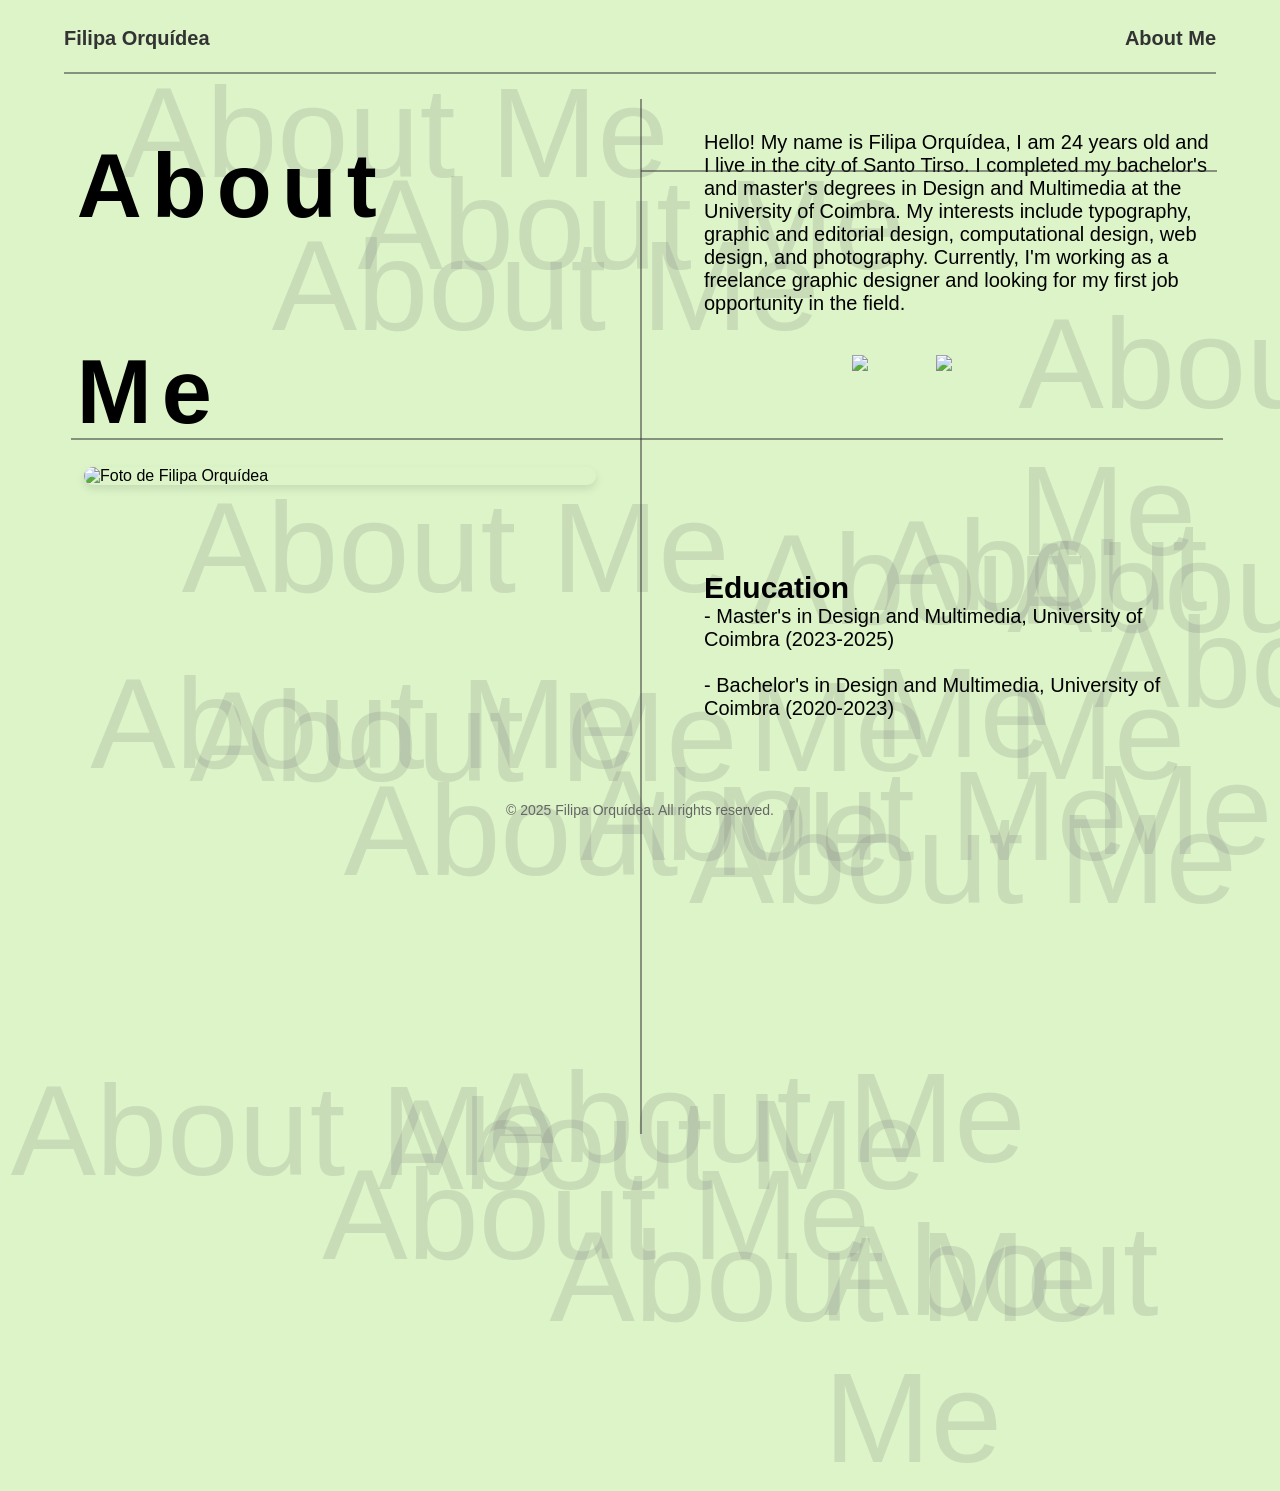
==== about.html @ 5be756f4 "alteracoes" ====
<!DOCTYPE html>
<html lang="pt">

<head>
    <meta charset="UTF-8">
    <meta name="viewport" content="width=device-width, initial-scale=1.0">
    <title>Portfolio Design Gráfico</title>
    <link rel="stylesheet" href="about.css">
</head>

<body>

    <header>
        <div class="home" onclick="location.href='index.html'">Filipa Orquídea</div>
        <div class="about" onclick="location.href='about.html'">About Me</div>
    </header>
    <hr id="headerLine">
    <div class="texto">
        <h1>About <p></p> <br>Me</h1>
    </div>

    <div class="vertical-line"></div>

    <div class="contact">
        <p>
            Hello! My name is Filipa Orquídea, I am 24 years old and I live in the city of Santo Tirso.
            I completed my bachelor's and master's degrees in Design and Multimedia at the University of Coimbra.
            My interests include typography, graphic and editorial design, computational design, web design, and
            photography.
            Currently, I'm working as a freelance graphic designer and looking for my first job opportunity in the
            field.
        </p>
    </div>

    <div class="social-media">
        <a href="https://www.instagram.com/tiporquidea/" target="_blank"><img src="Images/Logo-Instagram.png"
                width="50vw"></img></a>
        <a href="https://www.linkedin.com/in/filipa-orquidea/" target="_blank"><img src="Images/linkedin-logo.png"
                width="60vw"></img></a>
    </div>
    <hr>

    <img src="Images/eu.jpg" alt="Foto de Filipa Orquídea" class="foto">

    <div class="education">
        <h2>Education</h2>
        <p>
            - Master's in Design and Multimedia, University of Coimbra (2023-2025)<br>
        <br>
        - Bachelor's in Design and Multimedia, University of Coimbra (2020-2023)<br>
        </p>
    </div>

    <hr class="separator">
    <footer>
        <p>© 2025 Filipa Orquídea. All rights reserved.</p>
    </footer>

    <script src="about.js"></script>
</body>

</html>
---- about.css ----
@font-face {
         font-family: 'Personalized';
         src: url('data/Vector_O.otf') format('opentype');
     }

     html {
         height: 100%;
         width: 100%;
         overflow-x: hidden;
     }

     * {
         margin: 0;
         padding: 0;
         box-sizing: border-box;
     }

     body {
         font-family: 'Avenir', sans-serif;
         background: #dcf4c8;
         padding: 40px 20px;
     }

     a {
         text-decoration: none;
         font-weight: bold;
         color: white;
         z-index: 1000;
     }

     .work {
         position: absolute;
         font-size: 10vw;
         -webkit-user-select: none;
         user-select: none;
         mix-blend-mode: difference;
         z-index: -1;
         cursor: grab;
         font-family: 'Personalized', sans-serif;
         color: white;
         opacity: 0.1;
     }

     .home {
         position: absolute;
         top: 3vh;
         left: 5vw;
         font-size: 20px;
         cursor: pointer;
         font-weight: bold;
         color: #333;
         z-index: 1000;
     }

     .about {
         position: absolute;
         top: 3vh;
         right: 5vw;
         font-size: 20px;
         cursor: pointer;
         font-weight: bold;
         color: #333;
         z-index: 1000;
     }

     #headerLine {
         position: absolute;
         top: 8vh;
         left: 5vw;
         width: 90vw;
         border: 0.1vh solid #333;
         opacity: 0.5;
     }

     .texto {
         display: block;
         position: absolute;
         width: 40vw;
         cursor: default;
         top: 15vh;
         left: 6vw;
         -webkit-user-select: none;
         user-select: none;
         font-family: 'Personalized', sans-serif;
         font-size: 45px;
         letter-spacing: 10px;
     }

     .social-media {
         position: relative;
         left: 65vw;
         top: 35vh;
         word-spacing: 5vw;
     }

     .vertical-line {
         position: absolute;
         height: 115vh;
         border: 0.1vh solid #333;
         top: 11vh;
         left: 50vw;
         opacity: 0.5;
     }

     .contact {
         display: block;
         position: absolute;
         width: 40vw;
         right: 5vw;
         bottom: 65vh;
         font-size: 20px;
     }

     hr {
         position: relative;
         width: 90vw;
         top: 42vh;
         left: 4vw;
         border: 0.1vh solid #333;
         opacity: 0.5;
     }

     .foto {
         display: block;
         position: relative;
         width: 40vw;
         height: auto;
         border-radius: 10px;
         top: 45vh;
         left: 5vw;
         box-shadow: 0 4px 8px rgba(0, 0, 0, 0.1);
     }

     .education {
         display: block;
         position: absolute;
         width: 40vw;
         right: 5vw;
         bottom: 20vh;
         font-size: 20px;
     }

     .separator {
         position: relative;
         width: 45vw;
         top: 10vh;
         left: 48.5vw;
         border: 0.1vh solid #333;
         opacity: 0.5;
     }

     footer {
         position: relative;
         text-align: center;
         font-size: 14px;
         color: #666;
         top: 80vh;
     }
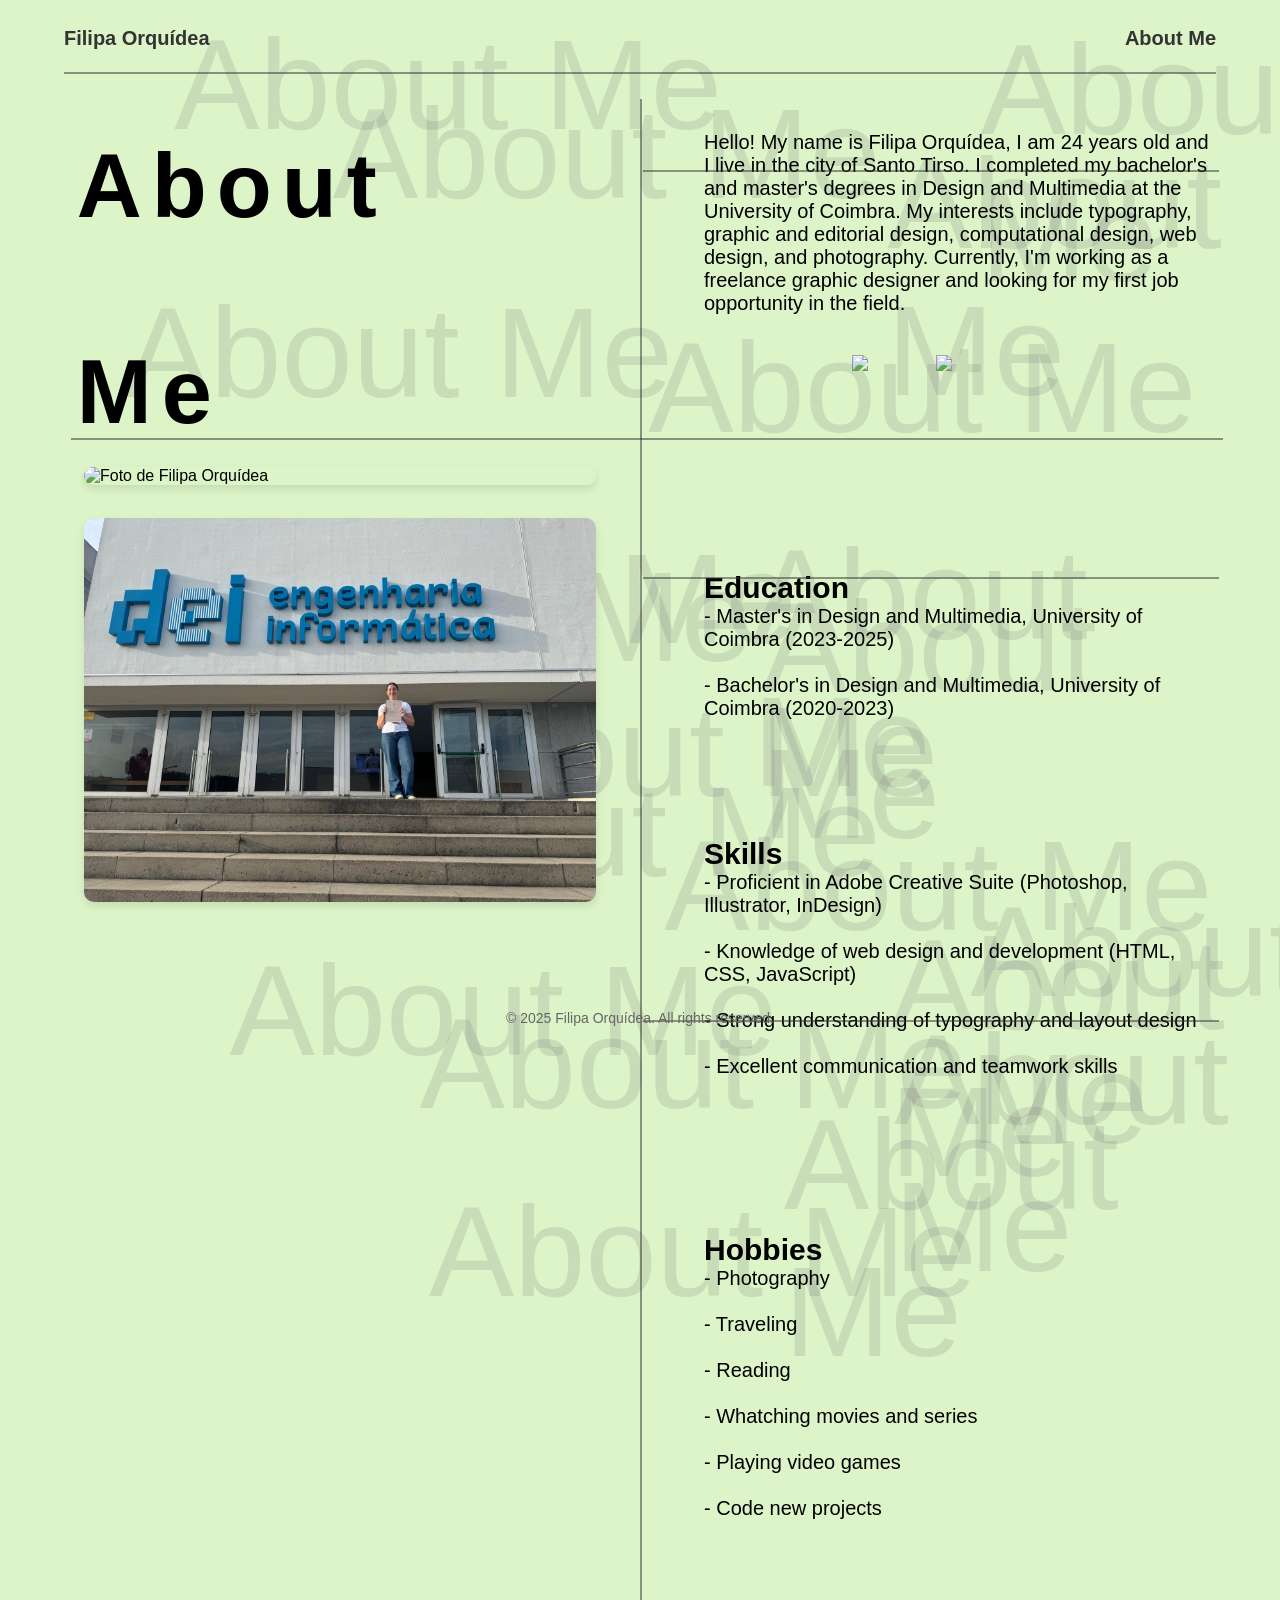
==== commit c92dfbf4: "feito" ====
--- a/about.html
+++ b/about.html
@@ -46,12 +46,46 @@
         <h2>Education</h2>
         <p>
             - Master's in Design and Multimedia, University of Coimbra (2023-2025)<br>
-        <br>
-        - Bachelor's in Design and Multimedia, University of Coimbra (2020-2023)<br>
+            <br>
+            - Bachelor's in Design and Multimedia, University of Coimbra (2020-2023)<br>
+        </p>
+    </div>
+    <hr class="separator">
+    <div class="skills">
+        <h2>Skills</h2>
+        <p>
+            - Proficient in Adobe Creative Suite (Photoshop, Illustrator, InDesign)<br>
+            <br>
+            - Knowledge of web design and development (HTML, CSS, JavaScript)<br>
+            <br>
+            - Strong understanding of typography and layout design<br>
+            <br>
+            - Excellent communication and teamwork skills<br>
         </p>
     </div>
 
-    <hr class="separator">
+    <hr class="separator2">
+    <div class="hobbies">
+        <h2>Hobbies</h2>
+        <p>
+            - Photography<br>
+            <br>
+            - Traveling<br>
+            <br>
+            - Reading<br>
+            <br>
+            - Whatching movies and series<br>
+            <br>
+            - Playing video games<br>
+            <br>
+            - Code new projects<br>
+            <br>
+        </p>
+
+    </div>
+    <hr class="separator3">
+
+    <img src="Images/eu2.jpeg" alt="Foto de Filipa Orquídea" class="foto2">
     <footer>
         <p>© 2025 Filipa Orquídea. All rights reserved.</p>
     </footer>
--- a/about.css
+++ b/about.css
@@ -95,7 +95,7 @@
 
      .vertical-line {
          position: absolute;
-         height: 115vh;
+         height: 170vh;
          border: 0.1vh solid #333;
          top: 11vh;
          left: 50vw;
@@ -131,6 +131,17 @@
          box-shadow: 0 4px 8px rgba(0, 0, 0, 0.1);
      }
 
+     .foto2 {
+         display: block;
+         position: relative;
+         width: 40vw;
+         height: auto;
+         border-radius: 10px;
+         top: 48vh;
+         left: 5vw;
+         box-shadow: 0 4px 8px rgba(0, 0, 0, 0.1);
+     }
+
      .education {
          display: block;
          position: absolute;
@@ -144,7 +155,43 @@
          position: relative;
          width: 45vw;
          top: 10vh;
-         left: 48.5vw;
+         left: 48.7vw;
+         border: 0.1vh solid #333;
+         opacity: 0.5;
+     }
+
+     .skills {
+         display: block;
+         position: absolute;
+         width: 40vw;
+         right: 5vw;
+         top: 93vh;
+         font-size: 20px;
+     }
+
+     .separator2 {
+         position: relative;
+         width: 45vw;
+         top: 55vh;
+         left: 48.7vw;
+         border: 0.1vh solid #333;
+         opacity: 0.5;
+     }
+
+     .hobbies {
+         display: block;
+         position: absolute;
+         width: 40vw;
+         right: 5vw;
+         top: 137vh;
+         font-size: 20px;
+     }
+
+     .separator3 {
+         position: relative;
+         width: 45vw;
+         top: 104vh;
+         left: 48.7vw;
          border: 0.1vh solid #333;
          opacity: 0.5;
      }
@@ -154,5 +201,5 @@
          text-align: center;
          font-size: 14px;
          color: #666;
-         top: 80vh;
+         top: 60vh;
      }
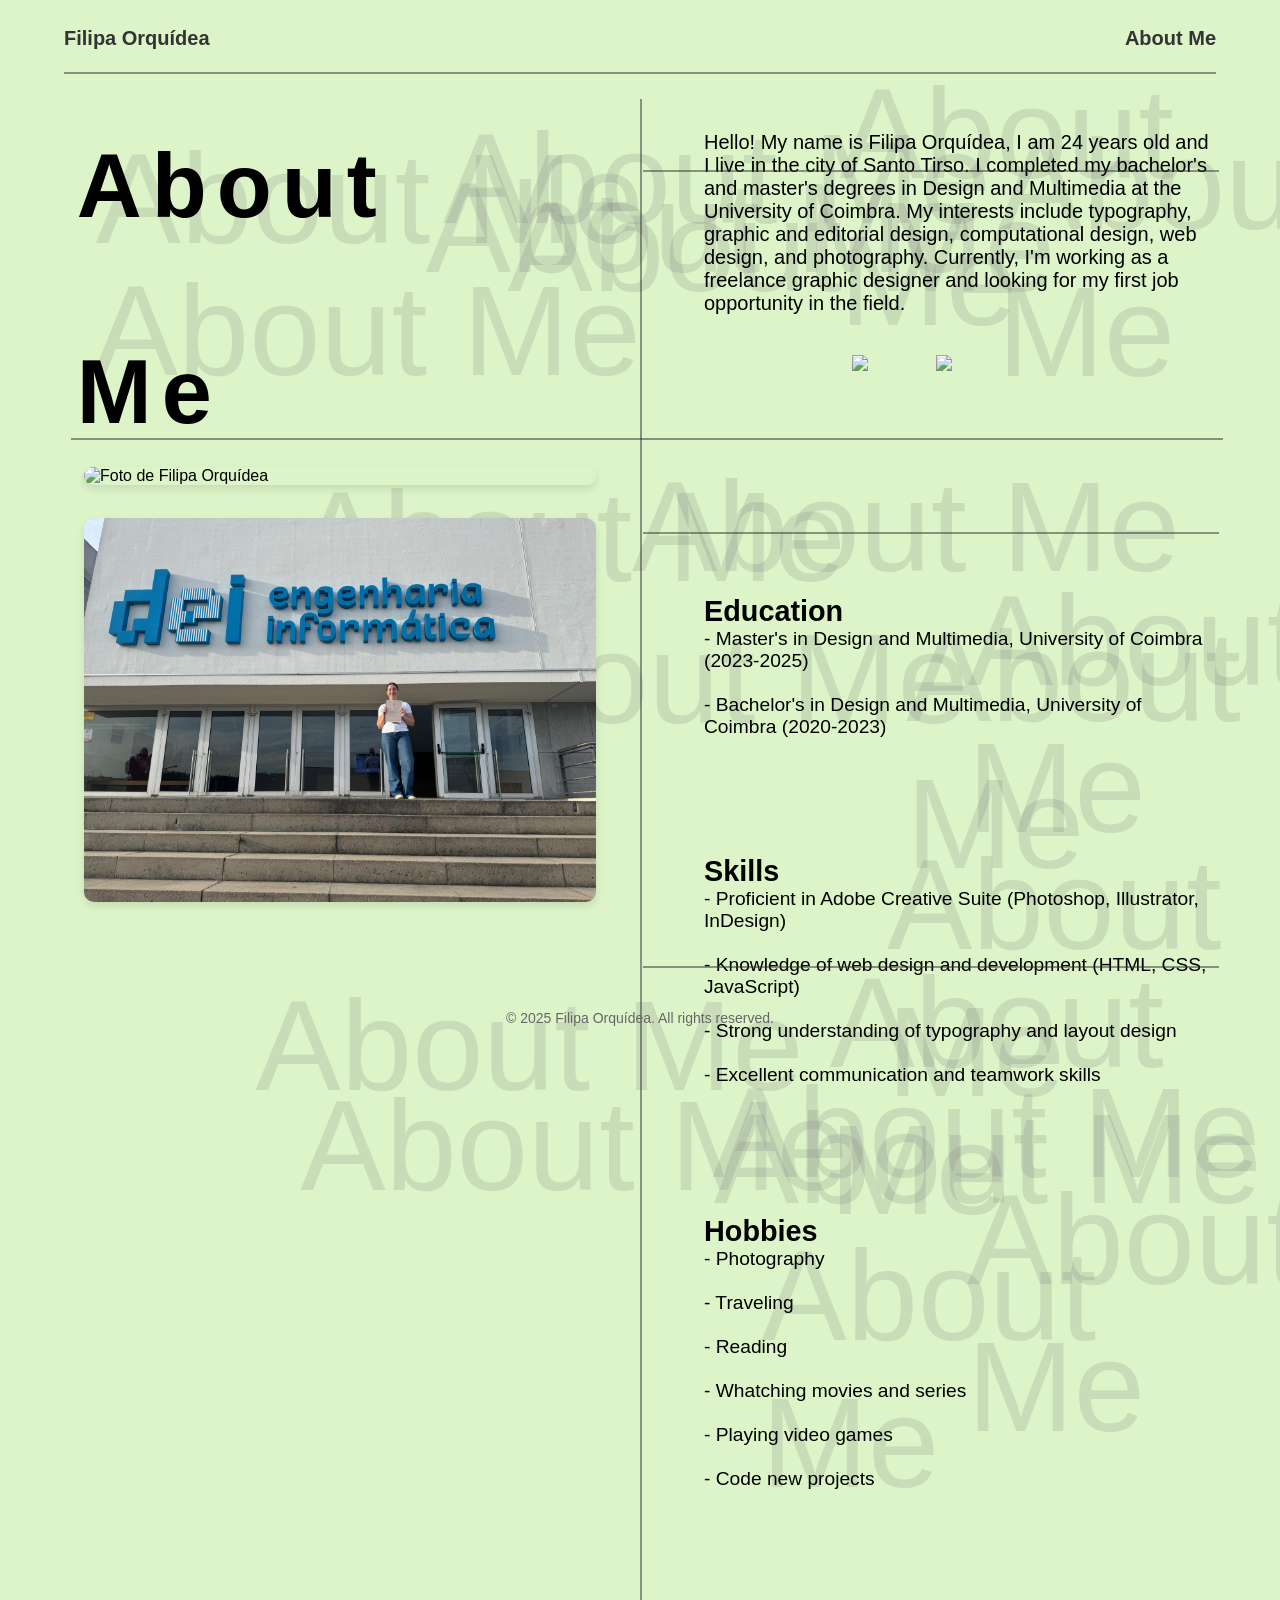
==== commit 0690741e: "titles/header" ====
--- a/about.html
+++ b/about.html
@@ -4,7 +4,7 @@
 <head>
     <meta charset="UTF-8">
     <meta name="viewport" content="width=device-width, initial-scale=1.0">
-    <title>Portfolio Design Gráfico</title>
+    <title>About Me</title>
     <link rel="stylesheet" href="about.css">
 </head>
 
--- a/about.css
+++ b/about.css
@@ -42,7 +42,7 @@
      }
 
      .home {
-         position: absolute;
+         position: fixed;
          top: 3vh;
          left: 5vw;
          font-size: 20px;
@@ -53,7 +53,7 @@
      }
 
      .about {
-         position: absolute;
+         position: fixed;
          top: 3vh;
          right: 5vw;
          font-size: 20px;
@@ -147,8 +147,8 @@
          position: absolute;
          width: 40vw;
          right: 5vw;
-         bottom: 20vh;
-         font-size: 20px;
+         bottom: 18vh;
+         font-size: 1.2rem;
      }
 
      .separator {
@@ -165,14 +165,14 @@
          position: absolute;
          width: 40vw;
          right: 5vw;
-         top: 93vh;
-         font-size: 20px;
+         top: 95vh;
+         font-size: 1.2rem;
      }
 
      .separator2 {
          position: relative;
          width: 45vw;
-         top: 55vh;
+         top: 50vh;
          left: 48.7vw;
          border: 0.1vh solid #333;
          opacity: 0.5;
@@ -183,14 +183,14 @@
          position: absolute;
          width: 40vw;
          right: 5vw;
-         top: 137vh;
-         font-size: 20px;
+         top: 135vh;
+         font-size: 1.2rem;
      }
 
      .separator3 {
          position: relative;
          width: 45vw;
-         top: 104vh;
+         top: 98vh;
          left: 48.7vw;
          border: 0.1vh solid #333;
          opacity: 0.5;
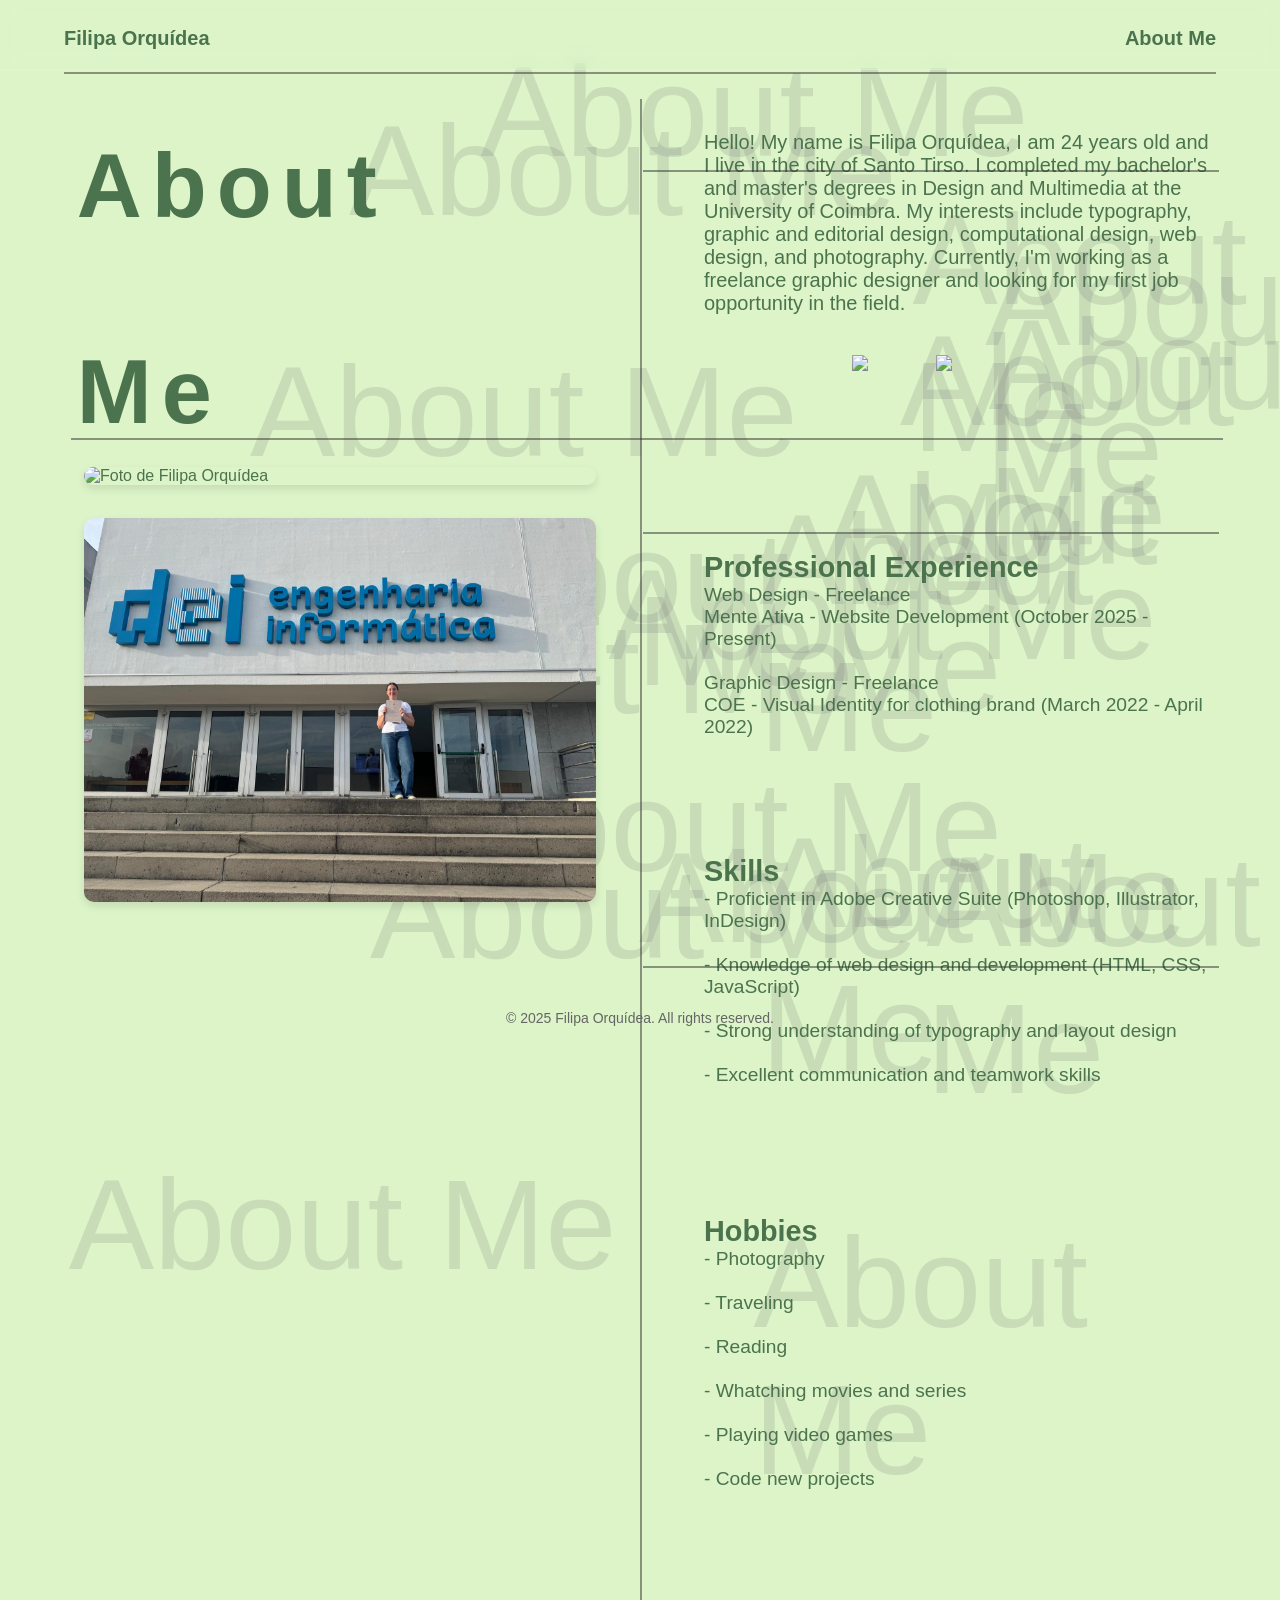
==== commit af776c22: "script" ====
--- a/about.html
+++ b/about.html
@@ -43,11 +43,13 @@
     <img src="Images/eu.jpg" alt="Foto de Filipa Orquídea" class="foto">
 
     <div class="education">
-        <h2>Education</h2>
+        <h2>Professional Experience</h2>
         <p>
-            - Master's in Design and Multimedia, University of Coimbra (2023-2025)<br>
+            Web Design - Freelance<p></p>
+            Mente Ativa - Website Development (October 2025 - Present)<br>
             <br>
-            - Bachelor's in Design and Multimedia, University of Coimbra (2020-2023)<br>
+            Graphic Design - Freelance<p></p>
+            COE - Visual Identity for clothing brand (March 2022 - April 2022)<br>
         </p>
     </div>
     <hr class="separator">
@@ -90,7 +92,7 @@
         <p>© 2025 Filipa Orquídea. All rights reserved.</p>
     </footer>
 
-    <script src="about.js"></script>
+    
 </body>
-
+<script src="about.js"></script>
 </html>
--- a/about.css
+++ b/about.css
@@ -19,6 +19,7 @@
          font-family: 'Avenir', sans-serif;
          background: #dcf4c8;
          padding: 40px 20px;
+         color: #4b734d;
      }
 
      a {
@@ -41,6 +42,19 @@
          opacity: 0.1;
      }
 
+     header {
+         position: fixed;
+         top: 0;
+         left: 0;
+         width: 100%;
+         height: 70px;
+         backdrop-filter: blur(10px);
+         -webkit-backdrop-filter: blur(10px);
+         border-bottom: 1px solid rgba(255, 255, 255, 0.2);
+         z-index: 1000;
+     }
+
+
      .home {
          position: fixed;
          top: 3vh;
@@ -48,7 +62,7 @@
          font-size: 20px;
          cursor: pointer;
          font-weight: bold;
-         color: #333;
+         color: #4b734d;
          z-index: 1000;
      }
 
@@ -59,7 +73,7 @@
          font-size: 20px;
          cursor: pointer;
          font-weight: bold;
-         color: #333;
+         color: #4b734d;
          z-index: 1000;
      }
 
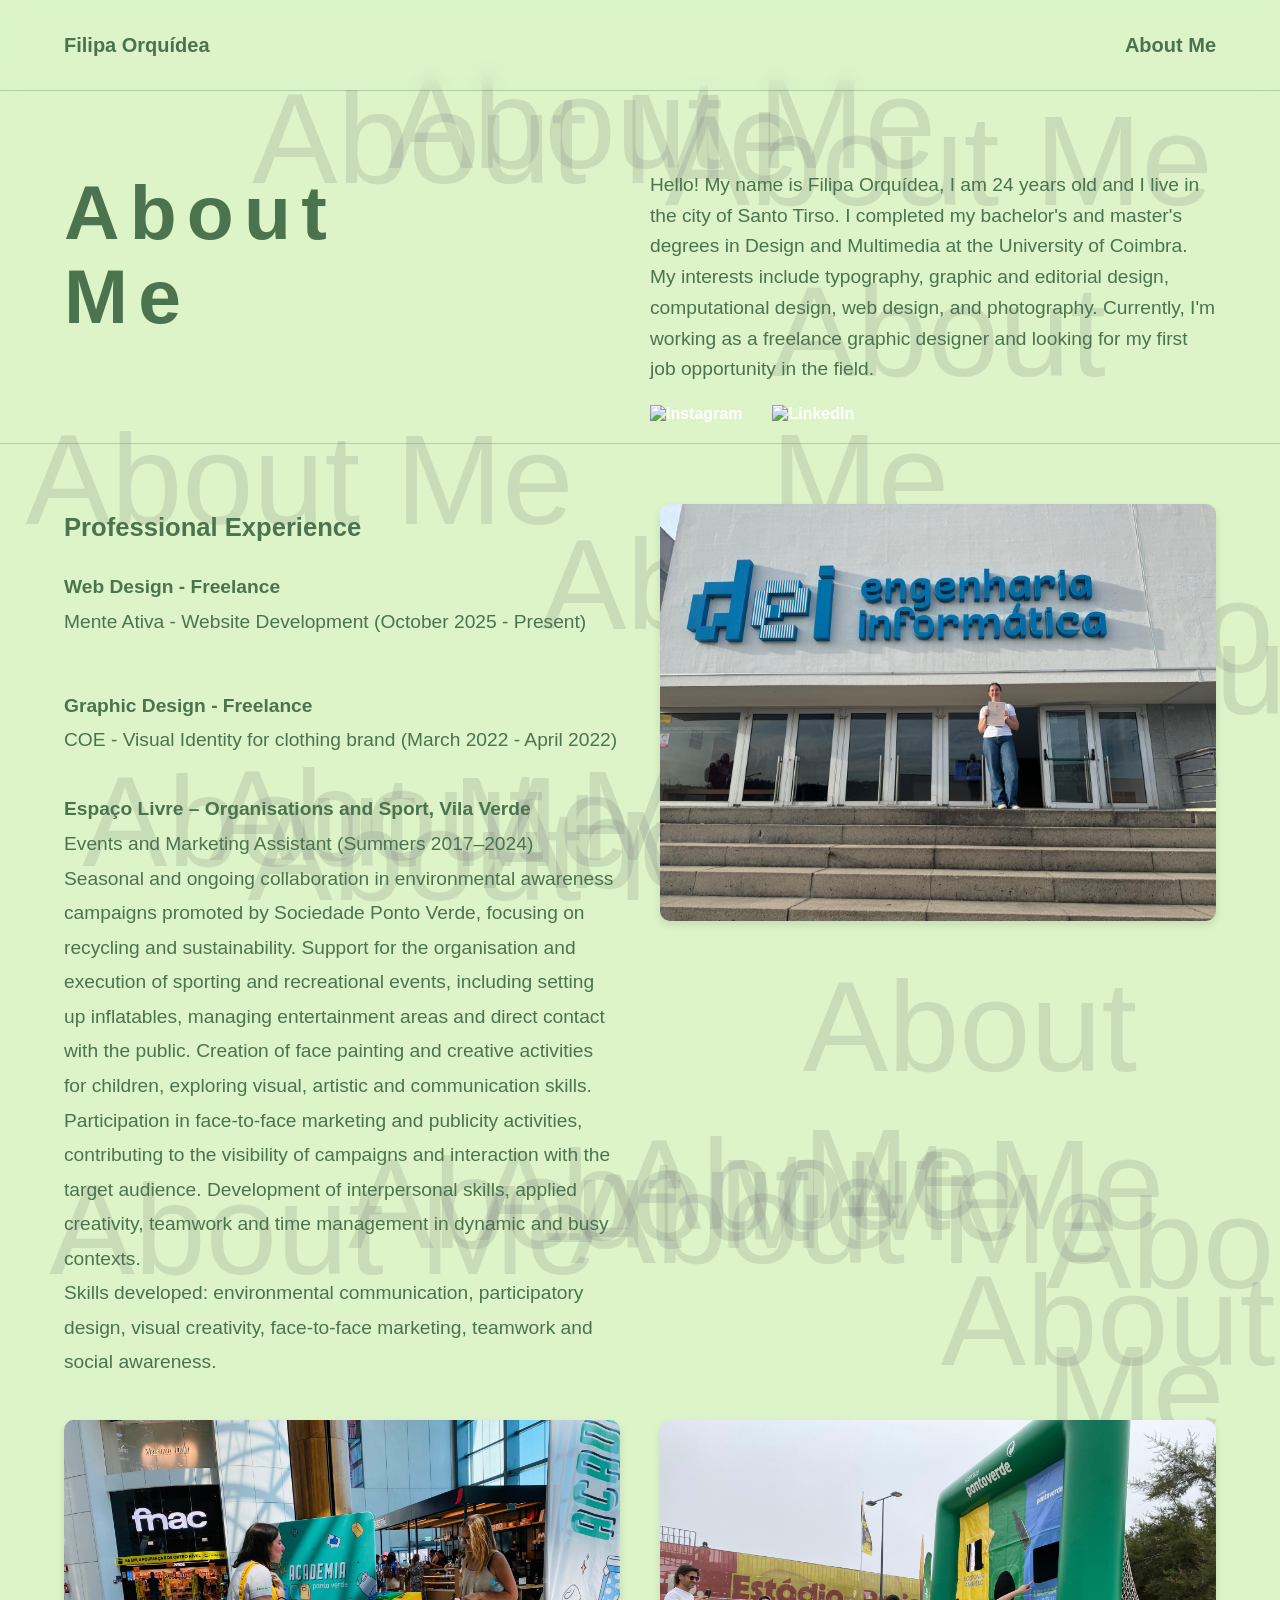
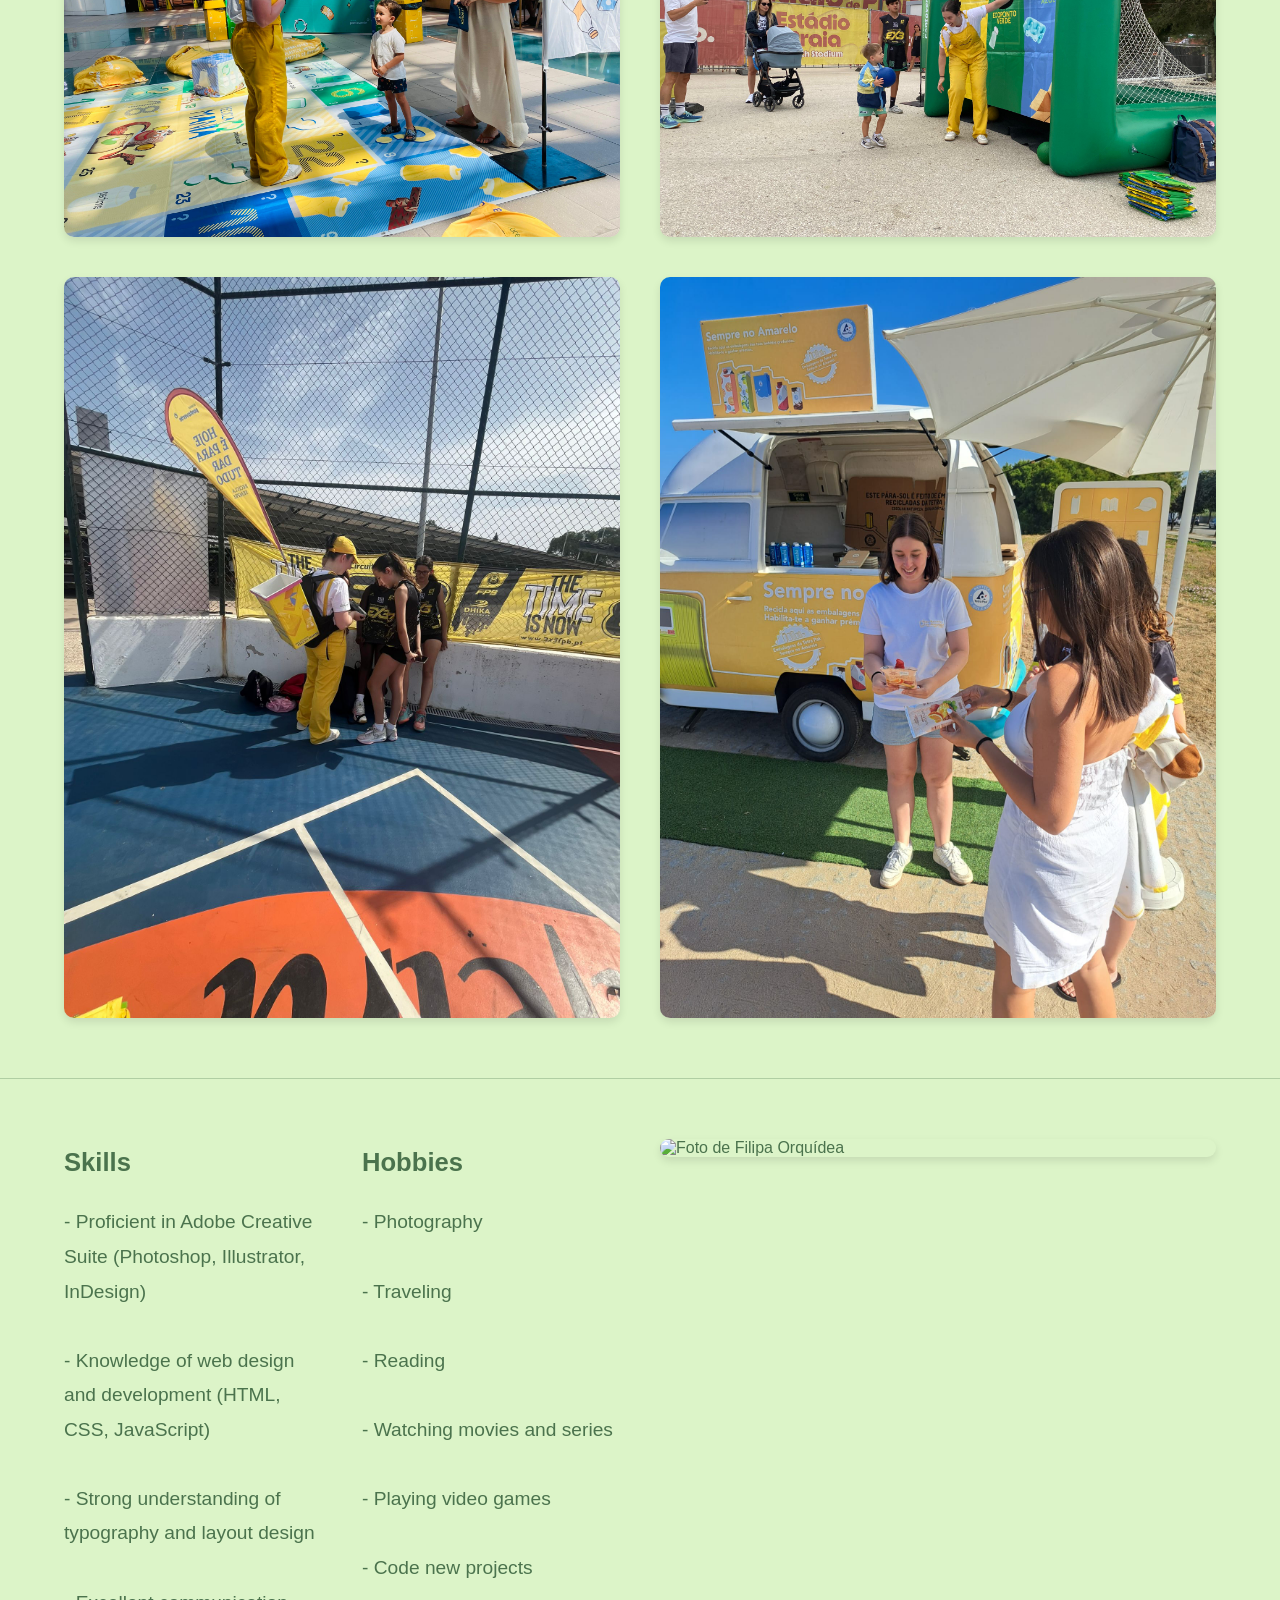
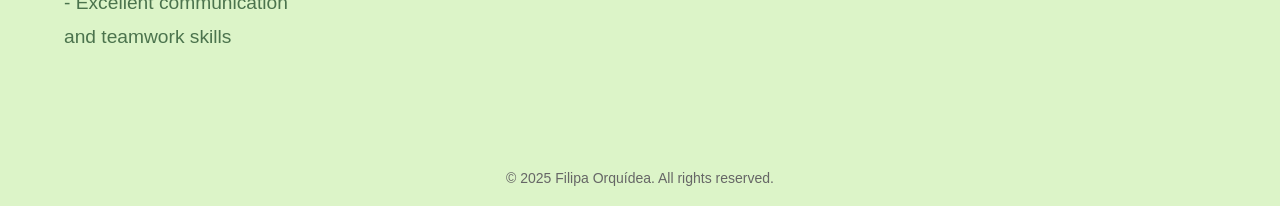
==== commit f976208b: "responsivo" ====
--- a/about.html
+++ b/about.html
@@ -15,84 +15,121 @@
         <div class="about" onclick="location.href='about.html'">About Me</div>
     </header>
     <hr id="headerLine">
-    <div class="texto">
-        <h1>About <p></p> <br>Me</h1>
-    </div>
 
-    <div class="vertical-line"></div>
+    <main class="content">
+        <!-- Seção About Me com linha inferior -->
+        <section class="texto-section">
+            <div class="texto">
+                <h1>About<br>Me</h1>
+            </div>
 
-    <div class="contact">
-        <p>
-            Hello! My name is Filipa Orquídea, I am 24 years old and I live in the city of Santo Tirso.
-            I completed my bachelor's and master's degrees in Design and Multimedia at the University of Coimbra.
-            My interests include typography, graphic and editorial design, computational design, web design, and
-            photography.
-            Currently, I'm working as a freelance graphic designer and looking for my first job opportunity in the
-            field.
-        </p>
-    </div>
+            <div>
+                <div class="contact">
+                    <p>
+                        Hello! My name is Filipa Orquídea, I am 24 years old and I live in the city of Santo Tirso.
+                        I completed my bachelor's and master's degrees in Design and Multimedia at the University of
+                        Coimbra.
+                        My interests include typography, graphic and editorial design, computational design, web design,
+                        and
+                        photography.
+                        Currently, I'm working as a freelance graphic designer and looking for my first job opportunity
+                        in the
+                        field.
+                    </p>
+                </div>
 
-    <div class="social-media">
-        <a href="https://www.instagram.com/tiporquidea/" target="_blank"><img src="Images/Logo-Instagram.png"
-                width="50vw"></img></a>
-        <a href="https://www.linkedin.com/in/filipa-orquidea/" target="_blank"><img src="Images/linkedin-logo.png"
-                width="60vw"></img></a>
-    </div>
-    <hr>
+                <div class="social-media">
+                    <a href="https://www.instagram.com/tiporquidea/" target="_blank">
+                        <img src="Images/Logo-Instagram.png" alt="Instagram">
+                    </a>
+                    <a href="https://www.linkedin.com/in/filipa-orquidea/" target="_blank">
+                        <img src="Images/linkedin-logo.png" alt="LinkedIn">
+                    </a>
+                </div>
+            </div>
+        </section>
 
-    <img src="Images/eu.jpg" alt="Foto de Filipa Orquídea" class="foto">
+        <!-- Seção com foto e Professional Experience -->
+        <section class="content-section">
 
-    <div class="education">
-        <h2>Professional Experience</h2>
-        <p>
-            Web Design - Freelance<p></p>
-            Mente Ativa - Website Development (October 2025 - Present)<br>
-            <br>
-            Graphic Design - Freelance<p></p>
-            COE - Visual Identity for clothing brand (March 2022 - April 2022)<br>
-        </p>
-    </div>
-    <hr class="separator">
-    <div class="skills">
-        <h2>Skills</h2>
-        <p>
-            - Proficient in Adobe Creative Suite (Photoshop, Illustrator, InDesign)<br>
-            <br>
-            - Knowledge of web design and development (HTML, CSS, JavaScript)<br>
-            <br>
-            - Strong understanding of typography and layout design<br>
-            <br>
-            - Excellent communication and teamwork skills<br>
-        </p>
-    </div>
+            <div class="education">
+                <h2>Professional Experience</h2>
+                <p>
+                    <strong>Web Design - Freelance</strong><br>
+                    Mente Ativa - Website Development (October 2025 - Present)
+                </p>
+                <br>
+                <strong>Graphic Design - Freelance</strong><br>
+                COE - Visual Identity for clothing brand (March 2022 - April 2022)
+                </br>
+                <br>
+                <strong>Espaço Livre – Organisations and Sport, Vila Verde</strong><br>
+                Events and Marketing Assistant (Summers 2017–2024)<br>
+                Seasonal and ongoing collaboration in environmental awareness campaigns promoted by Sociedade Ponto
+                Verde, focusing on recycling and sustainability.
+                Support for the organisation and execution of sporting and recreational events, including setting up
+                inflatables, managing entertainment areas and direct contact with the public.
+                Creation of face painting and creative activities for children, exploring visual, artistic and
+                communication skills.
+                Participation in face-to-face marketing and publicity activities, contributing to the visibility of
+                campaigns and interaction with the target audience.
+                Development of interpersonal skills, applied creativity, teamwork and time management in dynamic and
+                busy contexts.
+                <br>Skills developed: environmental communication, participatory design, visual creativity,
+                face-to-face marketing, teamwork and social awareness.
+                </br>
+            </div>
+            <img src="Images/eu2.jpeg" alt="Foto de Filipa Orquídea" class="foto">
+            <img src="Images/work.jpeg" alt="Academia Ponto Verde" class="foto">
+            <img src="Images/work2.jpeg" alt="Ponto Verde circuito 3x3" class="foto">
+            <img src="Images/work3.jpeg" alt="Ponto Verde circuito 3x3" class="foto">
+            <img src="Images/work5.jpeg" alt="Campanha Sensibilização TetraPak" class="foto">
 
-    <hr class="separator2">
-    <div class="hobbies">
-        <h2>Hobbies</h2>
-        <p>
-            - Photography<br>
-            <br>
-            - Traveling<br>
-            <br>
-            - Reading<br>
-            <br>
-            - Whatching movies and series<br>
-            <br>
-            - Playing video games<br>
-            <br>
-            - Code new projects<br>
-            <br>
-        </p>
+        </section>
 
-    </div>
-    <hr class="separator3">
+        <!-- Seção com Skills e Hobbies -->
+        <section class="content-section">
+            <div class="text-columns">
+                <div class="skills">
+                    <h2>Skills</h2>
+                    <p>
+                        - Proficient in Adobe Creative Suite (Photoshop, Illustrator, InDesign)<br>
+                        <br>
+                        - Knowledge of web design and development (HTML, CSS, JavaScript)<br>
+                        <br>
+                        - Strong understanding of typography and layout design<br>
+                        <br>
+                        - Excellent communication and teamwork skills
+                    </p>
+                </div>
 
-    <img src="Images/eu2.jpeg" alt="Foto de Filipa Orquídea" class="foto2">
+                <div class="hobbies">
+                    <h2>Hobbies</h2>
+                    <p>
+                        - Photography<br>
+                        <br>
+                        - Traveling<br>
+                        <br>
+                        - Reading<br>
+                        <br>
+                        - Watching movies and series<br>
+                        <br>
+                        - Playing video games<br>
+                        <br>
+                        - Code new projects
+                    </p>
+                </div>
+            </div>
+
+            <img src="Images/eu.jpg" alt="Foto de Filipa Orquídea" class="foto2">
+        </section>
+    </main>
+
     <footer>
         <p>© 2025 Filipa Orquídea. All rights reserved.</p>
     </footer>
 
-    
+    <script src="about.js"></script>
 </body>
-<script src="about.js"></script>
+
 </html>
--- a/about.css
+++ b/about.css
@@ -1,219 +1,276 @@
-     @font-face {
-         font-family: 'Personalized';
-         src: url('data/Vector_O.otf') format('opentype');
-     }
-
-     html {
-         height: 100%;
-         width: 100%;
-         overflow-x: hidden;
-     }
-
-     * {
-         margin: 0;
-         padding: 0;
-         box-sizing: border-box;
-     }
-
-     body {
-         font-family: 'Avenir', sans-serif;
-         background: #dcf4c8;
-         padding: 40px 20px;
-         color: #4b734d;
-     }
-
-     a {
-         text-decoration: none;
-         font-weight: bold;
-         color: white;
-         z-index: 1000;
-     }
-
-     .work {
-         position: absolute;
-         font-size: 10vw;
-         -webkit-user-select: none;
-         user-select: none;
-         mix-blend-mode: difference;
-         z-index: -1;
-         cursor: grab;
-         font-family: 'Personalized', sans-serif;
-         color: white;
-         opacity: 0.1;
-     }
-
-     header {
-         position: fixed;
-         top: 0;
-         left: 0;
-         width: 100%;
-         height: 70px;
-         backdrop-filter: blur(10px);
-         -webkit-backdrop-filter: blur(10px);
-         border-bottom: 1px solid rgba(255, 255, 255, 0.2);
-         z-index: 1000;
-     }
-
-
-     .home {
-         position: fixed;
-         top: 3vh;
-         left: 5vw;
-         font-size: 20px;
-         cursor: pointer;
-         font-weight: bold;
-         color: #4b734d;
-         z-index: 1000;
-     }
-
-     .about {
-         position: fixed;
-         top: 3vh;
-         right: 5vw;
-         font-size: 20px;
-         cursor: pointer;
-         font-weight: bold;
-         color: #4b734d;
-         z-index: 1000;
-     }
-
-     #headerLine {
-         position: absolute;
-         top: 8vh;
-         left: 5vw;
-         width: 90vw;
-         border: 0.1vh solid #333;
-         opacity: 0.5;
-     }
-
-     .texto {
-         display: block;
-         position: absolute;
-         width: 40vw;
-         cursor: default;
-         top: 15vh;
-         left: 6vw;
-         -webkit-user-select: none;
-         user-select: none;
-         font-family: 'Personalized', sans-serif;
-         font-size: 45px;
-         letter-spacing: 10px;
-     }
-
-     .social-media {
-         position: relative;
-         left: 65vw;
-         top: 35vh;
-         word-spacing: 5vw;
-     }
-
-     .vertical-line {
-         position: absolute;
-         height: 170vh;
-         border: 0.1vh solid #333;
-         top: 11vh;
-         left: 50vw;
-         opacity: 0.5;
-     }
-
-     .contact {
-         display: block;
-         position: absolute;
-         width: 40vw;
-         right: 5vw;
-         bottom: 65vh;
-         font-size: 20px;
-     }
-
-     hr {
-         position: relative;
-         width: 90vw;
-         top: 42vh;
-         left: 4vw;
-         border: 0.1vh solid #333;
-         opacity: 0.5;
-     }
-
-     .foto {
-         display: block;
-         position: relative;
-         width: 40vw;
-         height: auto;
-         border-radius: 10px;
-         top: 45vh;
-         left: 5vw;
-         box-shadow: 0 4px 8px rgba(0, 0, 0, 0.1);
-     }
-
-     .foto2 {
-         display: block;
-         position: relative;
-         width: 40vw;
-         height: auto;
-         border-radius: 10px;
-         top: 48vh;
-         left: 5vw;
-         box-shadow: 0 4px 8px rgba(0, 0, 0, 0.1);
-     }
-
-     .education {
-         display: block;
-         position: absolute;
-         width: 40vw;
-         right: 5vw;
-         bottom: 18vh;
-         font-size: 1.2rem;
-     }
-
-     .separator {
-         position: relative;
-         width: 45vw;
-         top: 10vh;
-         left: 48.7vw;
-         border: 0.1vh solid #333;
-         opacity: 0.5;
-     }
-
-     .skills {
-         display: block;
-         position: absolute;
-         width: 40vw;
-         right: 5vw;
-         top: 95vh;
-         font-size: 1.2rem;
-     }
-
-     .separator2 {
-         position: relative;
-         width: 45vw;
-         top: 50vh;
-         left: 48.7vw;
-         border: 0.1vh solid #333;
-         opacity: 0.5;
-     }
-
-     .hobbies {
-         display: block;
-         position: absolute;
-         width: 40vw;
-         right: 5vw;
-         top: 135vh;
-         font-size: 1.2rem;
-     }
-
-     .separator3 {
-         position: relative;
-         width: 45vw;
-         top: 98vh;
-         left: 48.7vw;
-         border: 0.1vh solid #333;
-         opacity: 0.5;
-     }
-
-     footer {
-         position: relative;
-         text-align: center;
-         font-size: 14px;
-         color: #666;
-         top: 60vh;
-     }+@font-face {
+    font-family: 'Personalized';
+    src: url('data/Vector_O.otf') format('opentype');
+}
+
+html {
+    height: 100%;
+    width: 100%;
+    overflow-x: hidden;
+}
+
+* {
+    margin: 0;
+    padding: 0;
+    box-sizing: border-box;
+}
+
+body {
+    font-family: 'Avenir', sans-serif;
+    background: #dcf4c8;
+    padding: 0;
+    color: #4b734d;
+    min-height: 100vh;
+}
+
+a {
+    text-decoration: none;
+    font-weight: bold;
+    color: white;
+    z-index: 1000;
+}
+
+.work {
+    position: absolute;
+    font-size: 10vw;
+    -webkit-user-select: none;
+    user-select: none;
+    mix-blend-mode: difference;
+    z-index: -1;
+    cursor: none;
+    font-family: 'Personalized', sans-serif;
+    color: white;
+    opacity: 0.1;
+}
+
+/* Header */
+header {
+    position: fixed;
+    top: 0;
+    left: 0;
+    width: 100%;
+    height: 10vh;
+    min-height: 60px;
+    backdrop-filter: blur(10px);
+    -webkit-backdrop-filter: blur(10px);
+    z-index: 1000;
+    display: flex;
+    justify-content: space-between;
+    align-items: center;
+    padding: 0 5vw;
+}
+
+.home, .about {
+    font-size: clamp(16px, 3vw, 20px);
+    cursor: pointer;
+    font-weight: bold;
+    color: #4b734d;
+    z-index: 1000;
+}
+
+#headerLine {
+    position: fixed;
+    top: 10vh;
+    width: 100%;
+    left: 0;
+    border: 0;
+    border-top: 1px solid rgba(75, 115, 77, 0.3);
+    z-index: 999;
+    margin: 0;
+}
+
+/* Main Content */
+.content {
+    padding-top: calc(10vh + 60px);
+    max-width: 1600px;
+    margin: 0 auto;
+}
+
+/* Seção do título "About Me" */
+.texto-section {
+    display: grid;
+    grid-template-columns: 1fr 1fr;
+    gap: 20px;
+    padding: 20px 5vw;
+    border-bottom: 1px solid rgba(75, 115, 77, 0.3);
+}
+
+.texto {
+    -webkit-user-select: none;
+    user-select: none;
+    font-family: 'Personalized', sans-serif;
+    font-size: clamp(1.5rem, 4vw, 6vw);
+    letter-spacing: 0.2em;
+    color: #4b734d;
+}
+
+.texto h1 {
+    line-height: 1.1;
+}
+
+.contact {
+    display: flex;
+    flex-direction: column;
+    justify-content: center;
+    font-size: clamp(1rem, 1.5vw, 1.2rem);
+    line-height: 1.6;
+}
+
+.social-media {
+    display: flex;
+    gap: 30px;
+    align-items: center;
+    margin-top: 20px;
+}
+
+.social-media a img {
+    width: clamp(40px, 5vw, 60px);
+    height: auto;
+    transition: transform 0.3s ease;
+}
+
+.social-media a img:hover {
+    transform: scale(1.1);
+}
+
+/* Seções de conteúdo com linhas */
+.content-section {
+    display: grid;
+    grid-template-columns: 1fr 1fr;
+    gap: 40px;
+    padding: 60px 5vw;
+    border-bottom: 1px solid rgba(75, 115, 77, 0.3);
+    align-items: start;
+}
+
+.content-section:last-of-type {
+    border-bottom: none;
+}
+
+.foto, .foto2 {
+    width: 100%;
+    height: auto;
+    border-radius: 10px;
+    box-shadow: 0 4px 8px rgba(0, 0, 0, 0.1);
+}
+
+.education, .skills, .hobbies {
+    font-size: clamp(1rem, 1.5vw, 1.2rem);
+    line-height: 1.8;
+}
+
+.education h2, .skills h2, .hobbies h2 {
+    margin-bottom: 20px;
+    font-size: clamp(1.3rem, 2vw, 1.8rem);
+    font-weight: bold;
+}
+
+.education p, .skills p, .hobbies p {
+    margin-bottom: 15px;
+}
+
+/* Seção de duas colunas de texto */
+.text-columns {
+    display: grid;
+    grid-template-columns: 1fr 1fr;
+    gap: 40px;
+}
+
+footer {
+    text-align: center;
+    font-size: 14px;
+    color: #666;
+    padding: 40px 0 20px 0;
+}
+
+/* Media Queries */
+
+/* Tablets */
+@media (max-width: 1024px) {
+    .texto-section,
+    .content-section {
+        grid-template-columns: 1fr;
+        gap: 30px;
+        padding: 40px 5vw;
+    }
+    
+    .texto {
+        font-size: clamp(2.5rem, 10vw, 6rem);
+        letter-spacing: 0.15em;
+    }
+    
+    .social-media {
+        margin-top: 15px;
+    }
+    
+    .text-columns {
+        grid-template-columns: 1fr;
+        gap: 30px;
+    }
+}
+
+/* Mobile */
+@media (max-width: 768px) {
+    header {
+        height: 80px;
+        padding: 0 6vw;
+    }
+    
+    #headerLine {
+        top: 80px;
+    }
+    
+    .content {
+        padding-top: 100px;
+    }
+    
+    .texto-section,
+    .content-section {
+        padding: 30px 6vw;
+    }
+    
+    .texto {
+        font-size: clamp(2rem, 12vw, 4rem);
+        letter-spacing: 0.1em;
+    }
+    
+    .contact,
+    .education,
+    .skills,
+    .hobbies {
+        font-size: 1rem;
+    }
+    
+    .social-media {
+        gap: 20px;
+    }
+    
+    .social-media a img {
+        width: 45px;
+    }
+}
+
+/* Mobile pequeno */
+@media (max-width: 480px) {
+    .home, .about {
+        font-size: 14px;
+    }
+    
+    .texto {
+        font-size: 2rem;
+        letter-spacing: 0.05em;
+    }
+    
+    .texto-section,
+    .content-section {
+        padding: 25px 5vw;
+    }
+    
+    .social-media {
+        gap: 15px;
+    }
+    
+    .social-media a img {
+        width: 40px;
+    }
+}
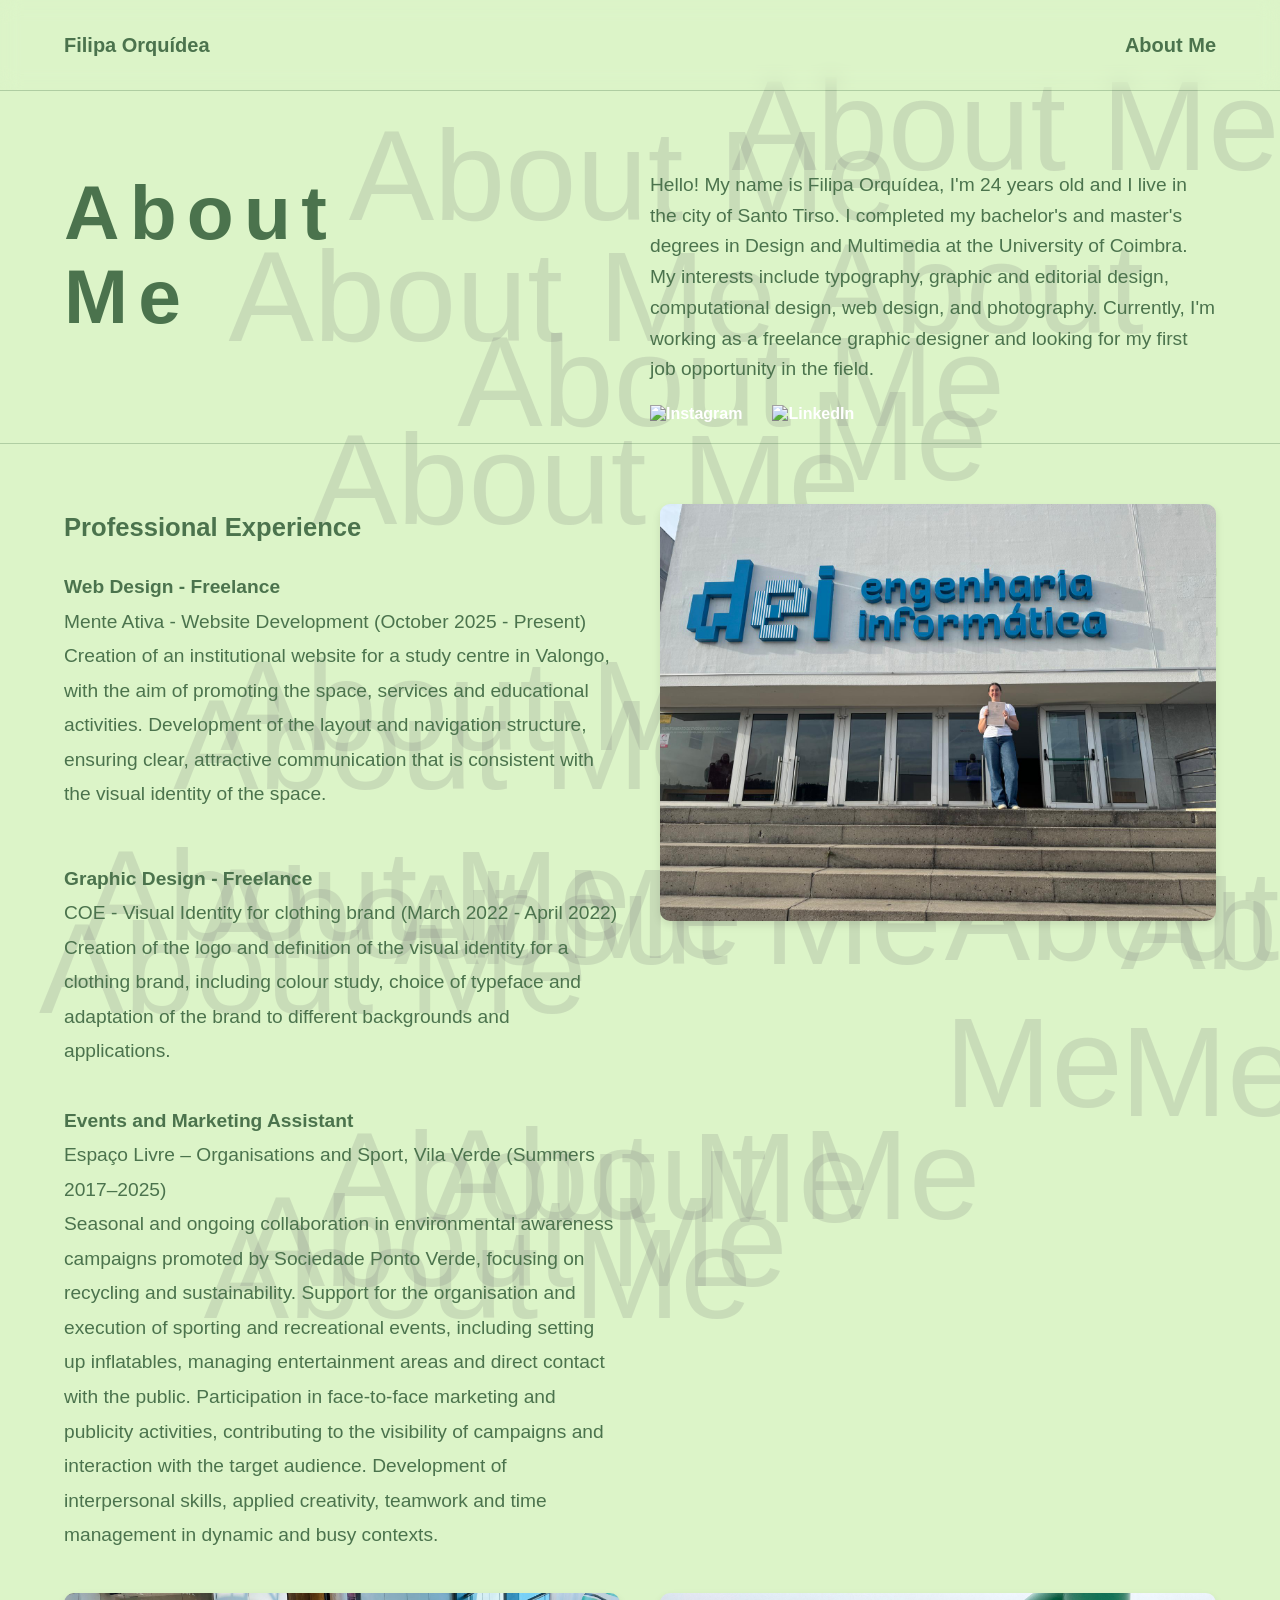
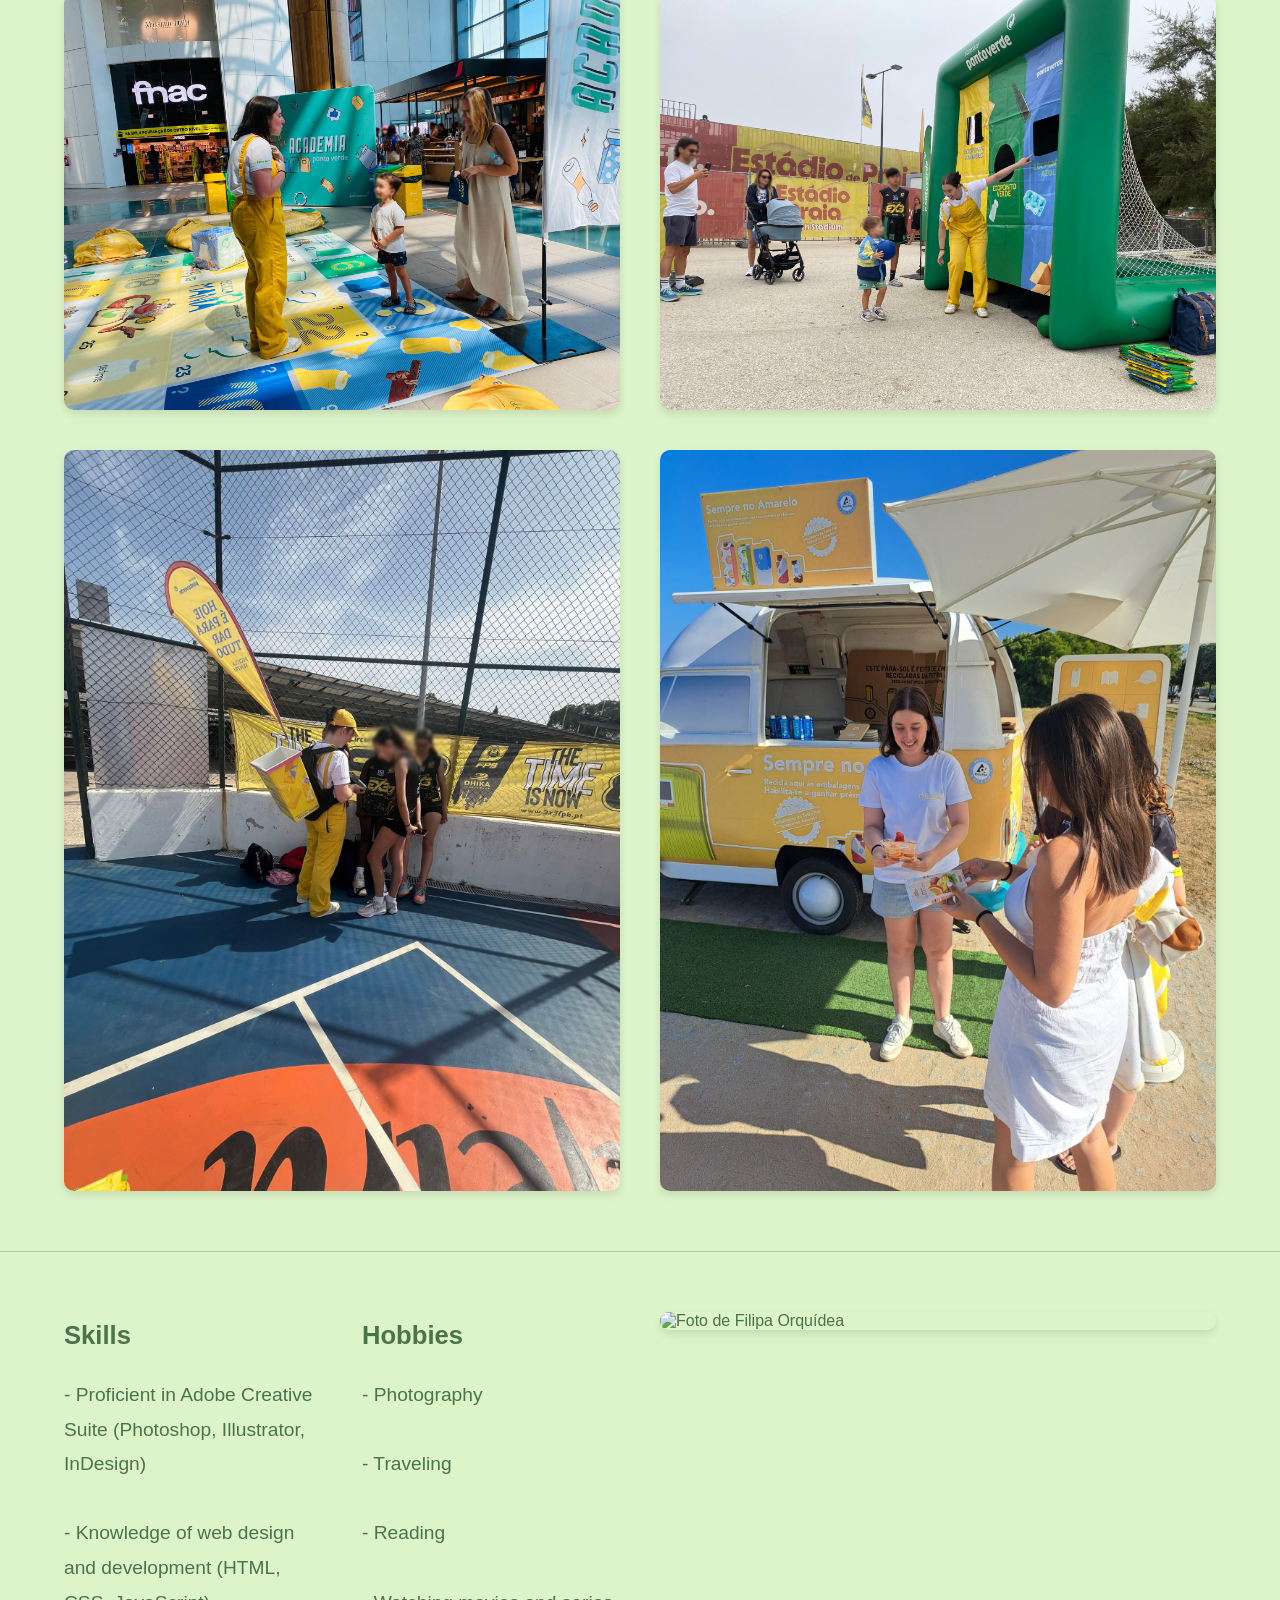
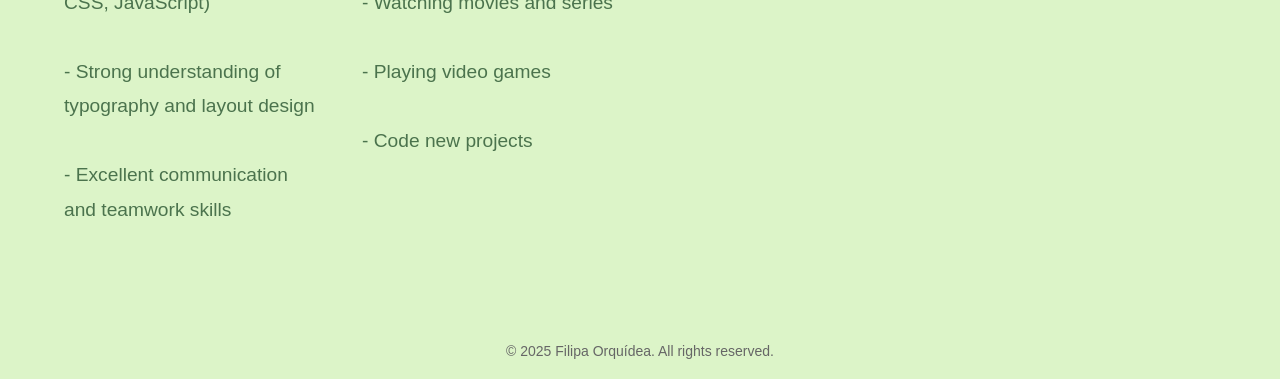
==== commit 8eaeb72c: "changes" ====
--- a/about.html
+++ b/about.html
@@ -26,7 +26,7 @@
             <div>
                 <div class="contact">
                     <p>
-                        Hello! My name is Filipa Orquídea, I am 24 years old and I live in the city of Santo Tirso.
+                        Hello! My name is Filipa Orquídea, I'm 24 years old and I live in the city of Santo Tirso.
                         I completed my bachelor's and master's degrees in Design and Multimedia at the University of
                         Coimbra.
                         My interests include typography, graphic and editorial design, computational design, web design,
@@ -56,27 +56,32 @@
                 <h2>Professional Experience</h2>
                 <p>
                     <strong>Web Design - Freelance</strong><br>
-                    Mente Ativa - Website Development (October 2025 - Present)
+                    Mente Ativa - Website Development (October 2025 - Present)<br>
+                    Creation of an institutional website for a study centre in
+                    Valongo, with the aim of promoting the space, services and
+                    educational activities.
+                    Development of the layout and navigation structure, ensuring
+                    clear, attractive communication that is consistent with the
+                    visual identity of the space.
                 </p>
                 <br>
                 <strong>Graphic Design - Freelance</strong><br>
-                COE - Visual Identity for clothing brand (March 2022 - April 2022)
+                COE - Visual Identity for clothing brand (March 2022 - April 2022)<br>
+                Creation of the logo and definition of the visual identity for a
+                clothing brand, including colour study, choice of typeface
+                and adaptation of the brand to different backgrounds and applications.
                 </br>
                 <br>
-                <strong>Espaço Livre – Organisations and Sport, Vila Verde</strong><br>
-                Events and Marketing Assistant (Summers 2017–2024)<br>
+                <strong>Events and Marketing Assistant</strong><br>
+                Espaço Livre – Organisations and Sport, Vila Verde (Summers 2017–2025)<br>
                 Seasonal and ongoing collaboration in environmental awareness campaigns promoted by Sociedade Ponto
                 Verde, focusing on recycling and sustainability.
                 Support for the organisation and execution of sporting and recreational events, including setting up
                 inflatables, managing entertainment areas and direct contact with the public.
-                Creation of face painting and creative activities for children, exploring visual, artistic and
-                communication skills.
                 Participation in face-to-face marketing and publicity activities, contributing to the visibility of
                 campaigns and interaction with the target audience.
                 Development of interpersonal skills, applied creativity, teamwork and time management in dynamic and
                 busy contexts.
-                <br>Skills developed: environmental communication, participatory design, visual creativity,
-                face-to-face marketing, teamwork and social awareness.
                 </br>
             </div>
             <img src="Images/eu2.jpeg" alt="Foto de Filipa Orquídea" class="foto">
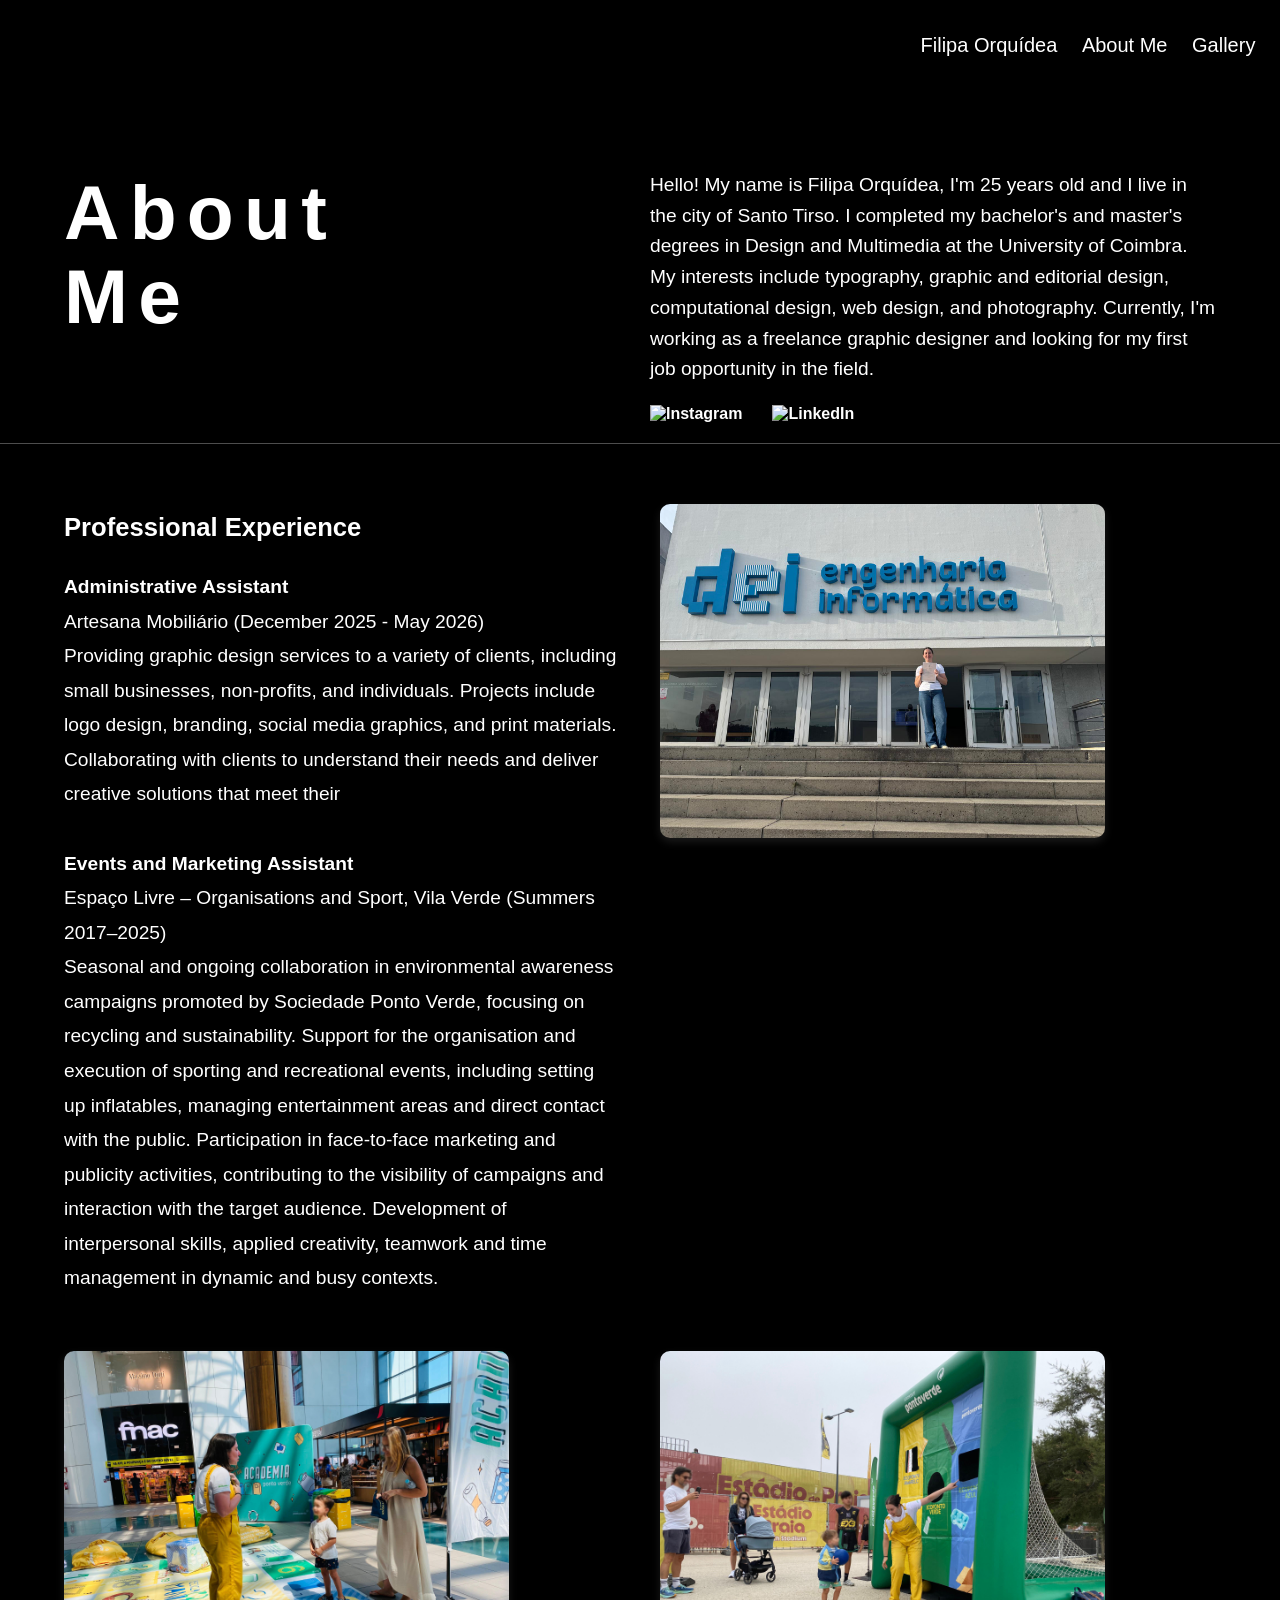
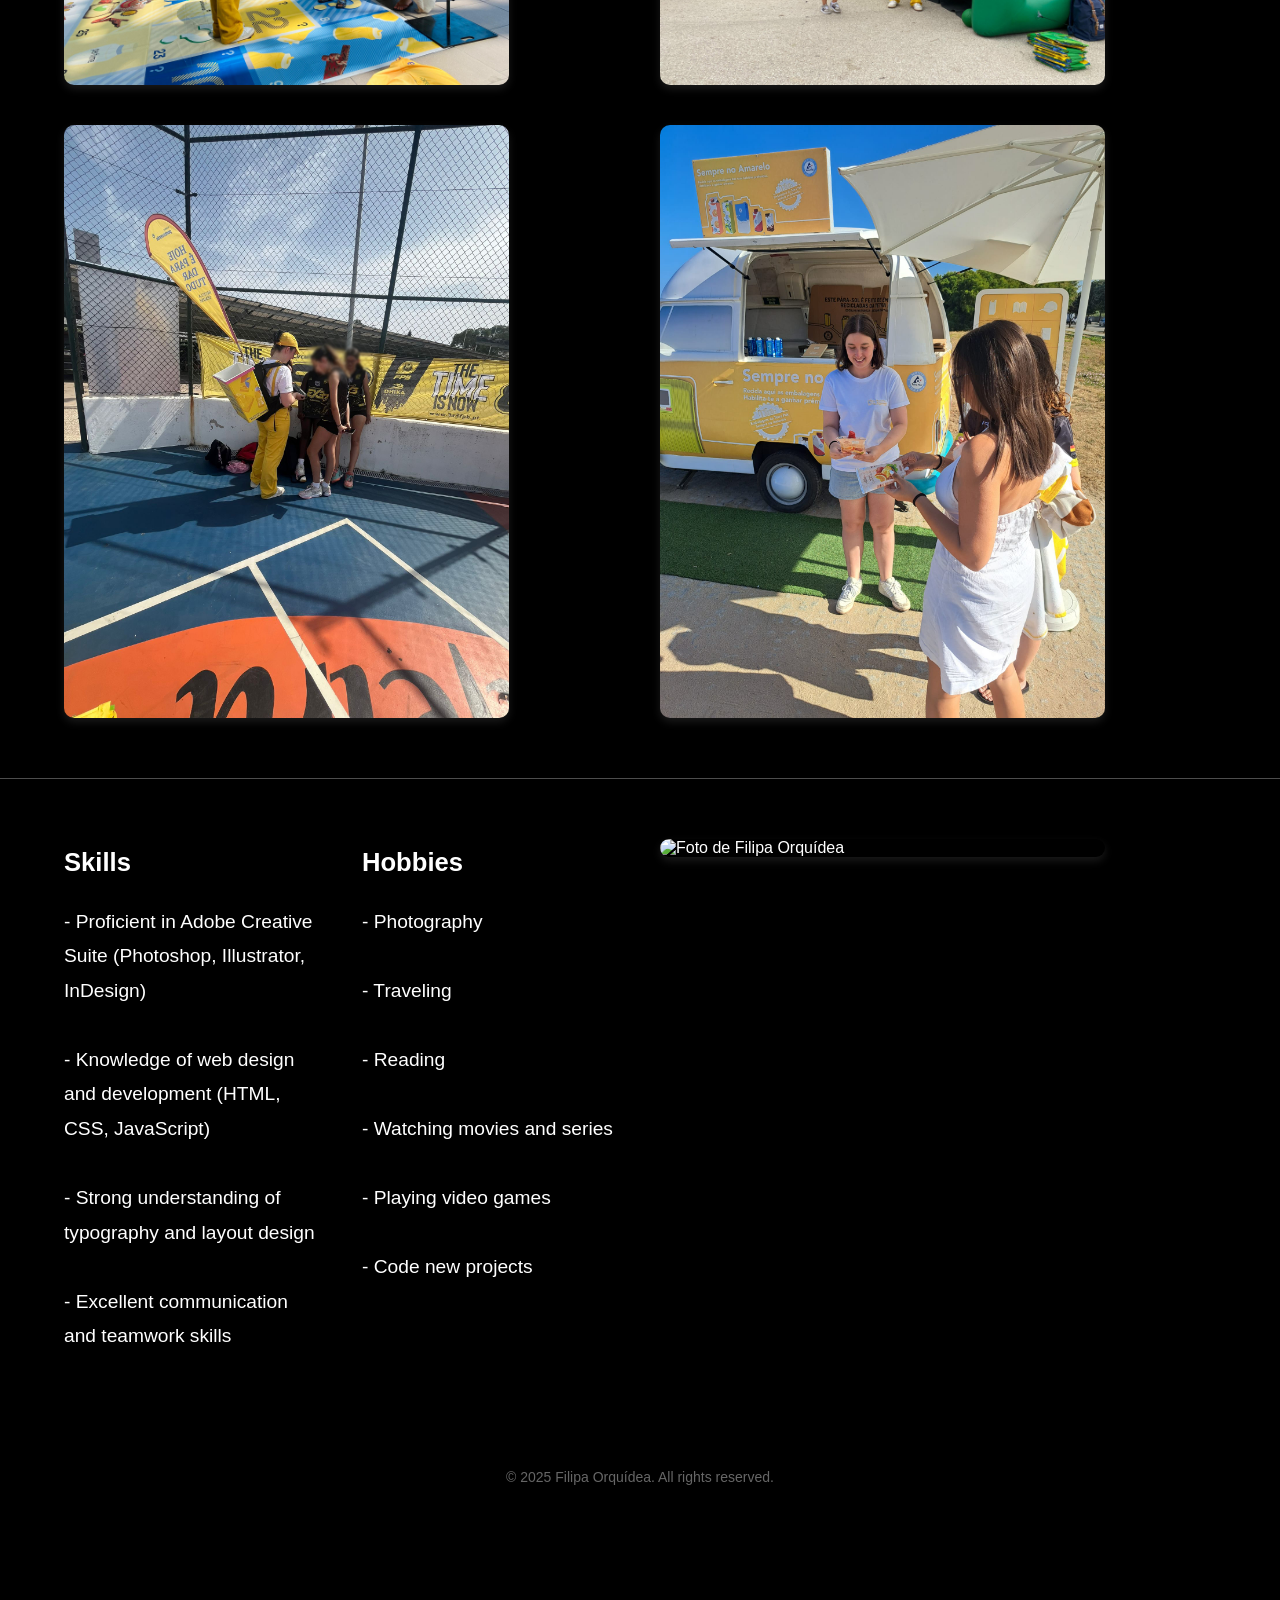
==== commit 80dbdbf7: "bigchanges" ====
--- a/about.html
+++ b/about.html
@@ -5,16 +5,17 @@
     <meta charset="UTF-8">
     <meta name="viewport" content="width=device-width, initial-scale=1.0">
     <title>About Me</title>
+    <link rel="stylesheet" href="main.css">
     <link rel="stylesheet" href="about.css">
 </head>
 
 <body>
 
-    <header>
+     <header>
         <div class="home" onclick="location.href='index.html'">Filipa Orquídea</div>
         <div class="about" onclick="location.href='about.html'">About Me</div>
+        <div class="gallery-link" onclick="location.href='Gallery.html'">Gallery</div>
     </header>
-    <hr id="headerLine">
 
     <main class="content">
         <!-- Seção About Me com linha inferior -->
@@ -26,7 +27,7 @@
             <div>
                 <div class="contact">
                     <p>
-                        Hello! My name is Filipa Orquídea, I'm 24 years old and I live in the city of Santo Tirso.
+                        Hello! My name is Filipa Orquídea, I'm 25 years old and I live in the city of Santo Tirso.
                         I completed my bachelor's and master's degrees in Design and Multimedia at the University of
                         Coimbra.
                         My interests include typography, graphic and editorial design, computational design, web design,
@@ -55,22 +56,12 @@
             <div class="education">
                 <h2>Professional Experience</h2>
                 <p>
-                    <strong>Web Design - Freelance</strong><br>
-                    Mente Ativa - Website Development (October 2025 - Present)<br>
-                    Creation of an institutional website for a study centre in
-                    Valongo, with the aim of promoting the space, services and
-                    educational activities.
-                    Development of the layout and navigation structure, ensuring
-                    clear, attractive communication that is consistent with the
-                    visual identity of the space.
-                </p>
+                <strong>Administrative Assistant</strong><br>
+                Artesana Mobiliário (December 2025 - May 2026)<br>
+                Providing graphic design services to a variety of clients, including small businesses, non-profits,
+                and individuals. Projects include logo design, branding, social media graphics, and print materials.
+                Collaborating with clients to understand their needs and deliver creative solutions that meet their
                 <br>
-                <strong>Graphic Design - Freelance</strong><br>
-                COE - Visual Identity for clothing brand (March 2022 - April 2022)<br>
-                Creation of the logo and definition of the visual identity for a
-                clothing brand, including colour study, choice of typeface
-                and adaptation of the brand to different backgrounds and applications.
-                </br>
                 <br>
                 <strong>Events and Marketing Assistant</strong><br>
                 Espaço Livre – Organisations and Sport, Vila Verde (Summers 2017–2025)<br>
--- a/main.css
+++ b/main.css
@@ -0,0 +1,52 @@
+@font-face {
+    font-family: 'Personalized';
+    src: url('data/Vector_O.otf') format('opentype');
+}
+
+html {
+    height: 100%;
+    width: 100%;
+    overflow-x: hidden;
+    background: #000000;
+}
+
+* {
+    margin: 0;
+    padding: 0;
+    box-sizing: border-box;
+}
+
+body {
+    font-family: 'Avenir', sans-serif;
+    padding: 0;
+    min-height: 100vh;
+}
+
+a {
+    text-decoration: none;
+    font-weight: bold;
+    color: rgb(255, 255, 255);
+    z-index: 1000;
+}
+
+/* Header */
+header {
+    position: fixed;
+    top: 0;
+    left: 35vw;
+    width: 100%;
+    height: 10vh;
+    min-height: 60px;
+    z-index: 1000;
+    display: flex;
+    justify-content: space-evenly;
+    align-items: center;
+    padding: 0 35vw;
+}
+
+.home, .about, .gallery-link {
+    font-size: clamp(16px, 3vw, 20px);
+    cursor: pointer;
+    color: rgb(255, 255, 255);
+    z-index: 1000;
+}
--- a/about.css
+++ b/about.css
@@ -1,89 +1,11 @@
-@font-face {
-    font-family: 'Personalized';
-    src: url('data/Vector_O.otf') format('opentype');
-}
 
-html {
-    height: 100%;
-    width: 100%;
-    overflow-x: hidden;
-}
-
-* {
-    margin: 0;
-    padding: 0;
-    box-sizing: border-box;
-}
-
-body {
-    font-family: 'Avenir', sans-serif;
-    background: #dcf4c8;
-    padding: 0;
-    color: #4b734d;
-    min-height: 100vh;
-}
-
-a {
-    text-decoration: none;
-    font-weight: bold;
-    color: white;
-    z-index: 1000;
-}
-
-.work {
-    position: absolute;
-    font-size: 10vw;
-    -webkit-user-select: none;
-    user-select: none;
-    mix-blend-mode: difference;
-    z-index: -1;
-    cursor: none;
-    font-family: 'Personalized', sans-serif;
-    color: white;
-    opacity: 0.1;
-}
-
-/* Header */
-header {
-    position: fixed;
-    top: 0;
-    left: 0;
-    width: 100%;
-    height: 10vh;
-    min-height: 60px;
-    backdrop-filter: blur(10px);
-    -webkit-backdrop-filter: blur(10px);
-    z-index: 1000;
-    display: flex;
-    justify-content: space-between;
-    align-items: center;
-    padding: 0 5vw;
-}
-
-.home, .about {
-    font-size: clamp(16px, 3vw, 20px);
-    cursor: pointer;
-    font-weight: bold;
-    color: #4b734d;
-    z-index: 1000;
-}
-
-#headerLine {
-    position: fixed;
-    top: 10vh;
-    width: 100%;
-    left: 0;
-    border: 0;
-    border-top: 1px solid rgba(75, 115, 77, 0.3);
-    z-index: 999;
-    margin: 0;
-}
 
 /* Main Content */
 .content {
     padding-top: calc(10vh + 60px);
     max-width: 1600px;
     margin: 0 auto;
+    color: #ffffff;
 }
 
 /* Seção do título "About Me" */
@@ -92,7 +14,7 @@
     grid-template-columns: 1fr 1fr;
     gap: 20px;
     padding: 20px 5vw;
-    border-bottom: 1px solid rgba(75, 115, 77, 0.3);
+    border-bottom: 1px solid rgba(255, 255, 255, 0.3);
 }
 
 .texto {
@@ -101,7 +23,7 @@
     font-family: 'Personalized', sans-serif;
     font-size: clamp(1.5rem, 4vw, 6vw);
     letter-spacing: 0.2em;
-    color: #4b734d;
+    color: #ffffff;
 }
 
 .texto h1 {
@@ -139,7 +61,7 @@
     grid-template-columns: 1fr 1fr;
     gap: 40px;
     padding: 60px 5vw;
-    border-bottom: 1px solid rgba(75, 115, 77, 0.3);
+    border-bottom: 1px solid rgba(255, 255, 255, 0.3);
     align-items: start;
 }
 
@@ -148,10 +70,10 @@
 }
 
 .foto, .foto2 {
-    width: 100%;
+    width: 80%;
     height: auto;
     border-radius: 10px;
-    box-shadow: 0 4px 8px rgba(0, 0, 0, 0.1);
+    box-shadow: 0 4px 8px rgba(255, 255, 255, 0.1);
 }
 
 .education, .skills, .hobbies {
